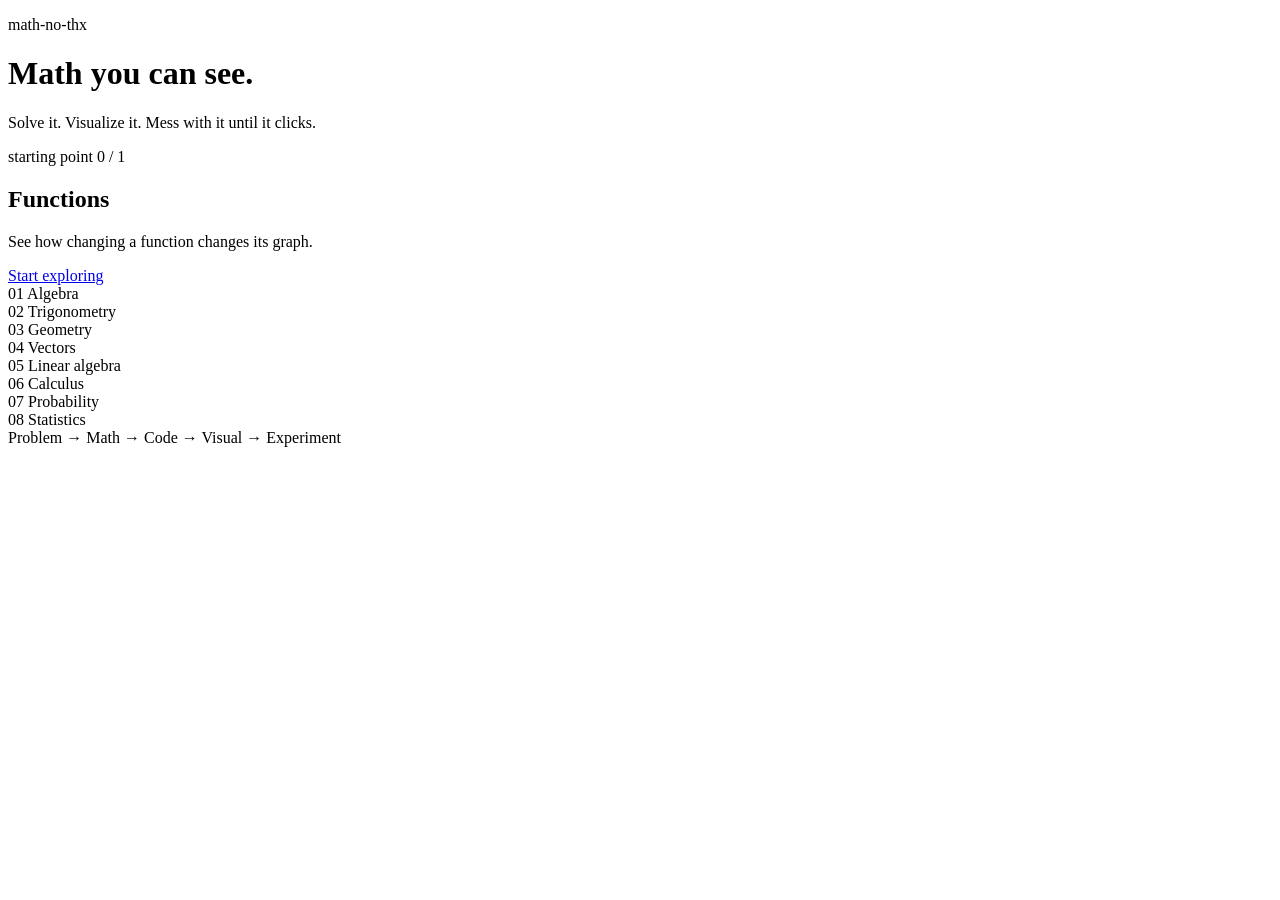
==== index.html @ fa2674f8 "add web starter" ====
<!doctype html>
<html lang="en">
<head>
  <meta charset="utf-8">
  <meta name="viewport" content="width=device-width, initial-scale=1">
  <title>math-no-thx</title>
  <link rel="stylesheet" href="style.css">
</head>
<body>
  <header class="hero">
    <p class="eyebrow">math-no-thx</p>
    <h1>Math you can see.</h1>
    <p class="intro">Solve it. Visualize it. Mess with it until it clicks.</p>
  </header>

  <main class="container">
    <section class="card">
      <div class="card-top">
        <span class="tag">starting point</span>
        <span class="status">0 / 1</span>
      </div>
      <h2>Functions</h2>
      <p>See how changing a function changes its graph.</p>
      <a class="button" href="#" id="start">Start exploring</a>
    </section>

    <section class="topics">
      <div><span>01</span> Algebra</div>
      <div><span>02</span> Trigonometry</div>
      <div><span>03</span> Geometry</div>
      <div><span>04</span> Vectors</div>
      <div><span>05</span> Linear algebra</div>
      <div><span>06</span> Calculus</div>
      <div><span>07</span> Probability</div>
      <div><span>08</span> Statistics</div>
    </section>
  </main>

  <footer>
    <span>Problem → Math → Code → Visual → Experiment</span>
  </footer>

  <script src="script.js"></script>
</body>
</html>
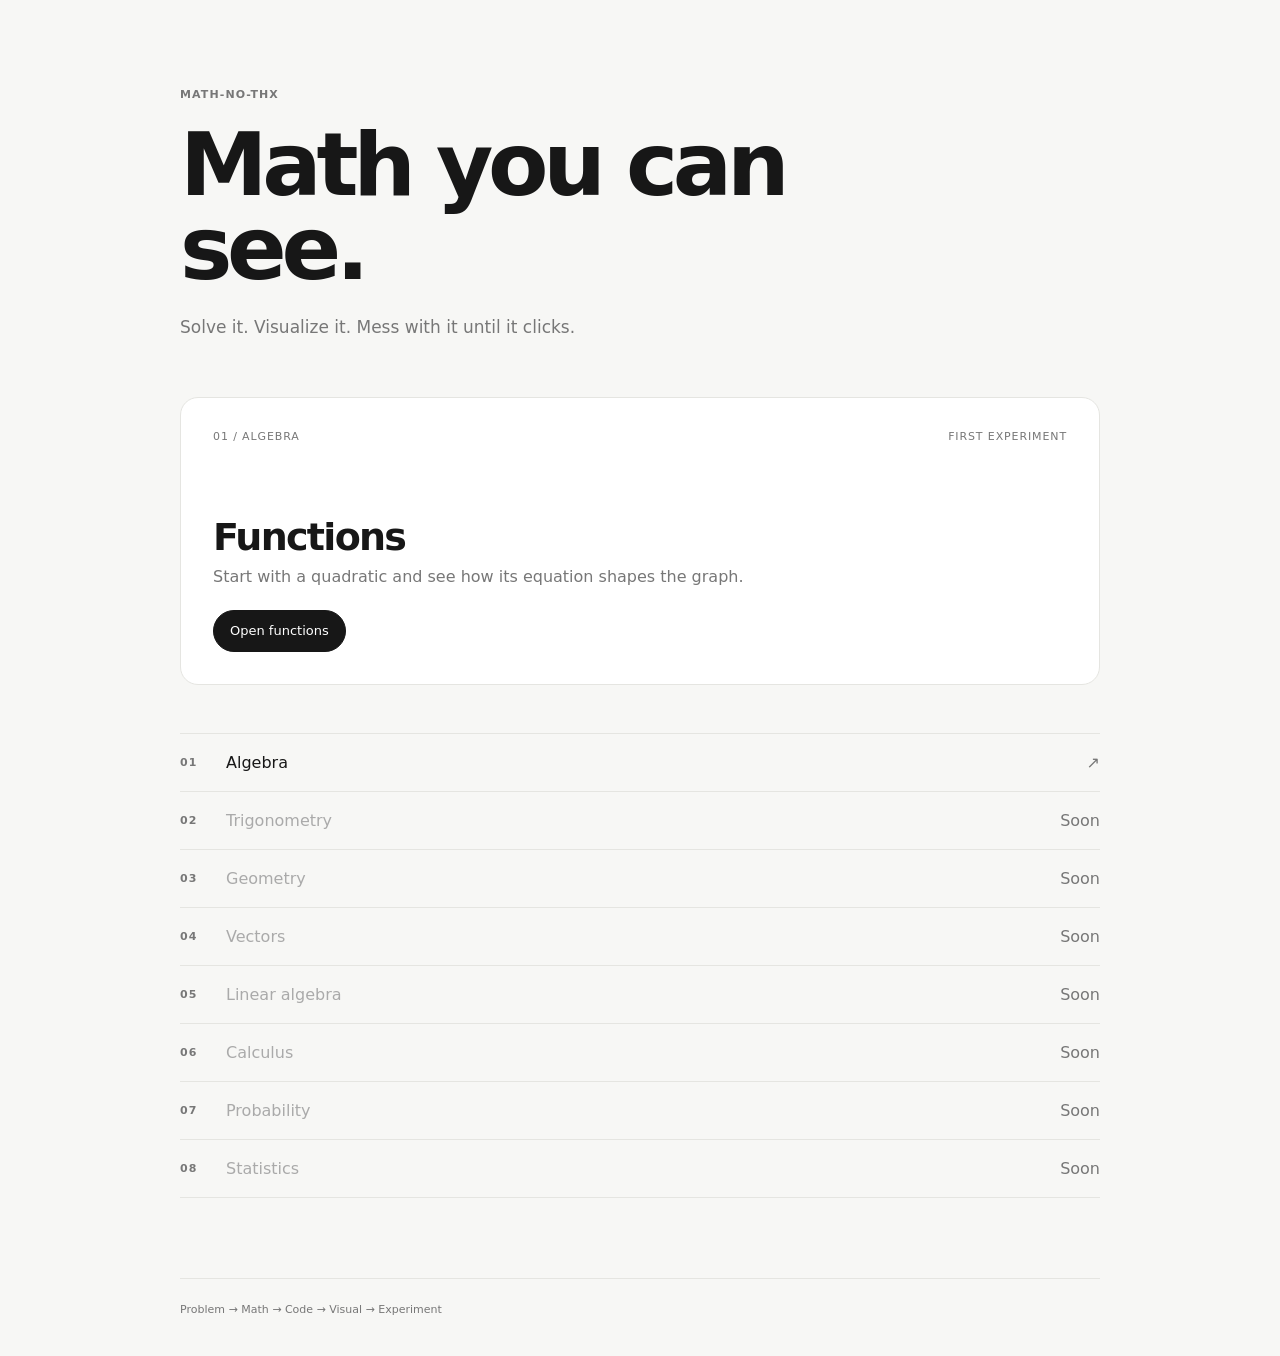
==== commit aace08f0: "wire topic links" ====
--- a/index.html
+++ b/index.html
@@ -16,30 +16,60 @@
   <main class="container">
     <section class="card">
       <div class="card-top">
-        <span class="tag">starting point</span>
-        <span class="status">0 / 1</span>
+        <span class="tag">01 / Algebra</span>
+        <span class="status">First experiment</span>
       </div>
       <h2>Functions</h2>
-      <p>See how changing a function changes its graph.</p>
-      <a class="button" href="#" id="start">Start exploring</a>
+      <p>Start with a quadratic and see how its equation shapes the graph.</p>
+      <a class="button" href="./functions/">Open functions</a>
     </section>
 
-    <section class="topics">
-      <div><span>01</span> Algebra</div>
-      <div><span>02</span> Trigonometry</div>
-      <div><span>03</span> Geometry</div>
-      <div><span>04</span> Vectors</div>
-      <div><span>05</span> Linear algebra</div>
-      <div><span>06</span> Calculus</div>
-      <div><span>07</span> Probability</div>
-      <div><span>08</span> Statistics</div>
-    </section>
+    <nav class="topics" aria-label="Topics">
+      <a class="topic" href="./functions/">
+        <span class="topic-number">01</span>
+        <span>Algebra</span>
+        <span class="topic-arrow">↗</span>
+      </a>
+      <a class="topic disabled" href="#">
+        <span class="topic-number">02</span>
+        <span>Trigonometry</span>
+        <span class="topic-arrow">Soon</span>
+      </a>
+      <a class="topic disabled" href="#">
+        <span class="topic-number">03</span>
+        <span>Geometry</span>
+        <span class="topic-arrow">Soon</span>
+      </a>
+      <a class="topic disabled" href="#">
+        <span class="topic-number">04</span>
+        <span>Vectors</span>
+        <span class="topic-arrow">Soon</span>
+      </a>
+      <a class="topic disabled" href="#">
+        <span class="topic-number">05</span>
+        <span>Linear algebra</span>
+        <span class="topic-arrow">Soon</span>
+      </a>
+      <a class="topic disabled" href="#">
+        <span class="topic-number">06</span>
+        <span>Calculus</span>
+        <span class="topic-arrow">Soon</span>
+      </a>
+      <a class="topic disabled" href="#">
+        <span class="topic-number">07</span>
+        <span>Probability</span>
+        <span class="topic-arrow">Soon</span>
+      </a>
+      <a class="topic disabled" href="#">
+        <span class="topic-number">08</span>
+        <span>Statistics</span>
+        <span class="topic-arrow">Soon</span>
+      </a>
+    </nav>
   </main>
 
   <footer>
-    <span>Problem → Math → Code → Visual → Experiment</span>
+    Problem → Math → Code → Visual → Experiment
   </footer>
-
-  <script src="script.js"></script>
 </body>
 </html>
--- a/style.css
+++ b/style.css
@@ -0,0 +1,270 @@
+:root {
+  --bg: #f7f7f5;
+  --surface: #ffffff;
+  --text: #171717;
+  --muted: #777;
+  --line: #e5e5e1;
+}
+
+* {
+  box-sizing: border-box;
+}
+
+html {
+  scroll-behavior: smooth;
+}
+
+body {
+  margin: 0;
+  min-height: 100vh;
+  background: var(--bg);
+  color: var(--text);
+  font-family: Inter, ui-sans-serif, system-ui, -apple-system, BlinkMacSystemFont, "Segoe UI", sans-serif;
+}
+
+a {
+  color: inherit;
+}
+
+.hero,
+.container,
+.page,
+footer {
+  width: min(920px, calc(100% - 40px));
+  margin-inline: auto;
+}
+
+.hero {
+  padding: 88px 0 56px;
+}
+
+.eyebrow,
+.label,
+.topic-number {
+  color: var(--muted);
+  font-size: 11px;
+  font-weight: 650;
+  letter-spacing: .1em;
+  text-transform: uppercase;
+}
+
+.eyebrow {
+  margin: 0 0 22px;
+}
+
+h1 {
+  max-width: 760px;
+  margin: 0;
+  font-size: clamp(48px, 8vw, 88px);
+  line-height: .95;
+  letter-spacing: -.06em;
+}
+
+.intro,
+.lead {
+  max-width: 560px;
+  margin: 24px 0 0;
+  color: var(--muted);
+  font-size: 17px;
+  line-height: 1.55;
+}
+
+.container {
+  padding-bottom: 80px;
+}
+
+.card {
+  padding: 32px;
+  border: 1px solid var(--line);
+  border-radius: 18px;
+  background: var(--surface);
+}
+
+.card-top {
+  display: flex;
+  justify-content: space-between;
+  gap: 16px;
+}
+
+.tag,
+.status {
+  color: var(--muted);
+  font-size: 11px;
+  letter-spacing: .08em;
+  text-transform: uppercase;
+}
+
+.card h2 {
+  margin: 72px 0 8px;
+  font-size: 38px;
+  letter-spacing: -.045em;
+}
+
+.card p {
+  margin: 0 0 24px;
+  color: var(--muted);
+}
+
+.button {
+  display: inline-flex;
+  align-items: center;
+  min-height: 42px;
+  padding: 0 16px;
+  border: 1px solid var(--text);
+  border-radius: 999px;
+  background: var(--text);
+  color: #fff;
+  font-size: 13px;
+  text-decoration: none;
+}
+
+.button:hover {
+  opacity: .78;
+}
+
+.topics {
+  margin-top: 48px;
+  border-top: 1px solid var(--line);
+}
+
+.topic {
+  display: flex;
+  align-items: center;
+  gap: 18px;
+  min-height: 58px;
+  border-bottom: 1px solid var(--line);
+  text-decoration: none;
+}
+
+.topic:hover {
+  padding-left: 6px;
+}
+
+.topic-number {
+  width: 28px;
+}
+
+.topic-arrow {
+  margin-left: auto;
+  color: var(--muted);
+}
+
+.topic.disabled {
+  color: #aaa;
+  pointer-events: none;
+}
+
+footer {
+  padding: 24px 0 40px;
+  border-top: 1px solid var(--line);
+  color: var(--muted);
+  font-size: 11px;
+}
+
+.page {
+  padding: 32px 0 80px;
+}
+
+.back {
+  display: inline-block;
+  margin-bottom: 72px;
+  color: var(--muted);
+  font-size: 13px;
+  text-decoration: none;
+}
+
+.back:hover {
+  color: var(--text);
+}
+
+.concept-header h1 {
+  font-size: clamp(42px, 7vw, 72px);
+}
+
+.concept {
+  margin-top: 56px;
+}
+
+.math-card {
+  display: grid;
+  grid-template-columns: 150px 1fr;
+  gap: 24px;
+  padding: 24px 0;
+  border-top: 1px solid var(--line);
+  border-bottom: 1px solid var(--line);
+}
+
+.math-card .label {
+  margin: 5px 0 0;
+}
+
+.equation {
+  margin: 0;
+  font-family: ui-monospace, SFMono-Regular, Menlo, monospace;
+  font-size: clamp(22px, 4vw, 34px);
+  letter-spacing: -.04em;
+}
+
+.explanation {
+  grid-column: 2;
+  max-width: 560px;
+  margin: 0;
+  color: var(--muted);
+  font-size: 14px;
+  line-height: 1.6;
+}
+
+.notes {
+  display: grid;
+  grid-template-columns: 1fr 1fr;
+  gap: 56px;
+  margin-top: 48px;
+  padding-top: 24px;
+  border-top: 1px solid var(--line);
+}
+
+.notes p:not(.label) {
+  margin: 8px 0;
+  color: var(--muted);
+  font-size: 14px;
+  line-height: 1.5;
+}
+
+@media (max-width: 640px) {
+  .hero {
+    padding-top: 64px;
+  }
+
+  .hero,
+  .container,
+  .page,
+  footer {
+    width: min(100% - 32px, 920px);
+  }
+
+  .card {
+    padding: 24px;
+  }
+
+  .card h2 {
+    margin-top: 56px;
+  }
+
+  .math-card {
+    grid-template-columns: 1fr;
+    gap: 12px;
+  }
+
+  .explanation {
+    grid-column: auto;
+  }
+
+  .notes {
+    grid-template-columns: 1fr;
+    gap: 28px;
+  }
+
+  .back {
+    margin-bottom: 56px;
+  }
+}
